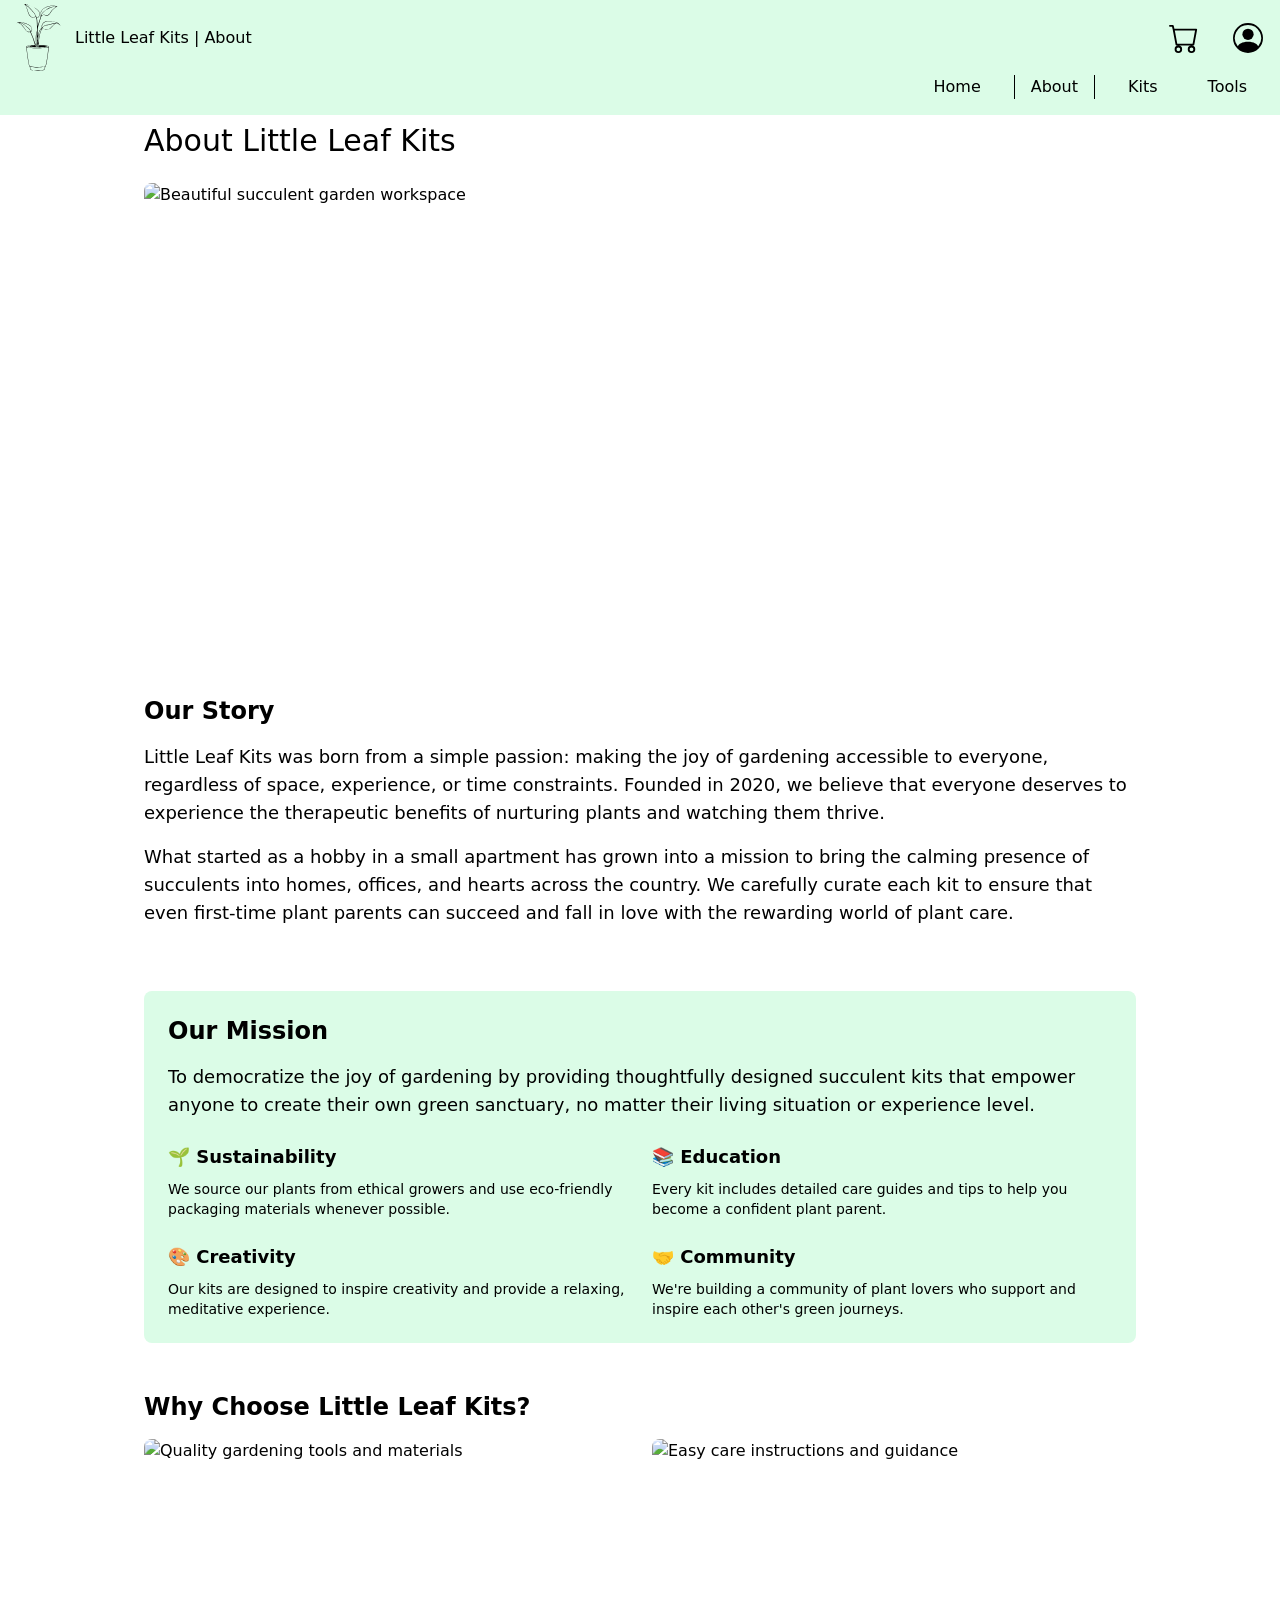
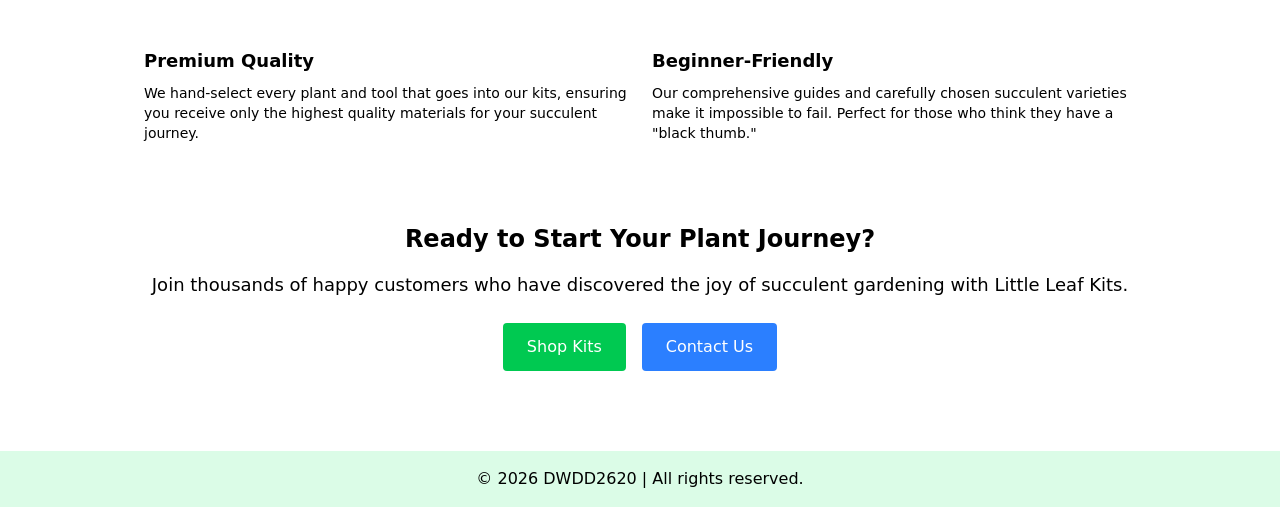
==== about/index.html @ 2ca68cb6 "Finished Week 4 assignment, 4 page web site, using JSON to fetch data for nav, and JS to populate He" ====
<!DOCTYPE html>
<html lang="en">
	<head>
		<meta charset="UTF-8" />
		<meta name="viewport" content="width=device-width, initial-scale=1.0" />
		<title>Little Leaf Kits | About</title>
		<link rel="apple-touch-icon" sizes="180x180" href="/apple-touch-icon.png" />
		<link rel="icon" type="image/png" sizes="32x32" href="/favicon-32x32.png" />
		<link rel="icon" type="image/png" sizes="16x16" href="/favicon-16x16.png" />
		<link rel="manifest" href="/site.webmanifest" />
		<link rel="stylesheet" href="../styles.css" />
		<script src="../script.js" defer></script>
	</head>
	<body>
		<header id="header"></header>
		<nav id="nav-bar"></nav>

		<main class="mx-auto max-w-5xl flex flex-col gap-4">
			<!-- Hero Section -->
			<div class="w-full h-auto py-2">
				<h1 class="text-3xl px-4">About Little Leaf Kits</h1>
			</div>

			<!-- Hero Image -->
			<div class="flex justify-center items-center px-4">
				<img
					src="https://images.unsplash.com/photo-1416879595882-3373a0480b5b?w=800&h=400&fit=crop&auto=format"
					alt="Beautiful succulent garden workspace"
					class="w-full h-auto rounded-lg"
					height="400"
					width="800" />
			</div>

			<!-- Our Story Section -->
			<div class="px-4 mb-8">
				<h2 class="text-2xl font-bold mb-4">Our Story</h2>
				<p class="text-lg mb-4">
					Little Leaf Kits was born from a simple passion: making the joy of
					gardening accessible to everyone, regardless of space, experience, or
					time constraints. Founded in 2020, we believe that everyone deserves
					to experience the therapeutic benefits of nurturing plants and
					watching them thrive.
				</p>
				<p class="text-lg mb-4">
					What started as a hobby in a small apartment has grown into a mission
					to bring the calming presence of succulents into homes, offices, and
					hearts across the country. We carefully curate each kit to ensure that
					even first-time plant parents can succeed and fall in love with the
					rewarding world of plant care.
				</p>
			</div>

			<!-- Mission & Values -->
			<div class="px-4 mb-8">
				<div class="bg-green-100 p-6 rounded-lg">
					<h2 class="text-2xl font-bold mb-4">Our Mission</h2>
					<p class="text-lg mb-4">
						To democratize the joy of gardening by providing thoughtfully
						designed succulent kits that empower anyone to create their own
						green sanctuary, no matter their living situation or experience
						level.
					</p>

					<div class="grid md:grid-cols-2 gap-6 mt-6">
						<div>
							<h3 class="text-lg font-semibold mb-2">🌱 Sustainability</h3>
							<p class="text-sm">
								We source our plants from ethical growers and use eco-friendly
								packaging materials whenever possible.
							</p>
						</div>
						<div>
							<h3 class="text-lg font-semibold mb-2">📚 Education</h3>
							<p class="text-sm">
								Every kit includes detailed care guides and tips to help you
								become a confident plant parent.
							</p>
						</div>
						<div>
							<h3 class="text-lg font-semibold mb-2">🎨 Creativity</h3>
							<p class="text-sm">
								Our kits are designed to inspire creativity and provide a
								relaxing, meditative experience.
							</p>
						</div>
						<div>
							<h3 class="text-lg font-semibold mb-2">🤝 Community</h3>
							<p class="text-sm">
								We're building a community of plant lovers who support and
								inspire each other's green journeys.
							</p>
						</div>
					</div>
				</div>
			</div>

			<!-- Why Choose Us Section -->
			<div class="px-4 mb-8">
				<h2 class="text-2xl font-bold mb-4">Why Choose Little Leaf Kits?</h2>
				<div class="grid md:grid-cols-2 gap-6">
					<div class="flex flex-col">
						<img
							src="https://images.unsplash.com/photo-1661712663315-d851d40bcf07?w=600&h=400&fit=crop&auto=format"
							alt="Quality gardening tools and materials"
							class="w-full h-48 object-cover rounded-lg mb-4"
							height="400"
							width="600" />
						<h3 class="text-lg font-semibold mb-2">Premium Quality</h3>
						<p class="text-sm">
							We hand-select every plant and tool that goes into our kits,
							ensuring you receive only the highest quality materials for your
							succulent journey.
						</p>
					</div>
					<div class="flex flex-col">
						<img
							src="https://images.unsplash.com/photo-1599277100479-3252d492a19a?w=600&h=400&fit=crop&auto=format"
							alt="Easy care instructions and guidance"
							class="w-full h-48 object-cover rounded-lg mb-4"
							height="400"
							width="600" />
						<h3 class="text-lg font-semibold mb-2">Beginner-Friendly</h3>
						<p class="text-sm">
							Our comprehensive guides and carefully chosen succulent varieties
							make it impossible to fail. Perfect for those who think they have
							a "black thumb."
						</p>
					</div>
				</div>
			</div>

			<!-- Contact CTA -->
			<div class="px-4 mb-8">
				<div class="text-center py-8">
					<h2 class="text-2xl font-bold mb-4">
						Ready to Start Your Plant Journey?
					</h2>
					<p class="text-lg mb-6">
						Join thousands of happy customers who have discovered the joy of
						succulent gardening with Little Leaf Kits.
					</p>
					<div class="flex flex-col sm:flex-row gap-4 justify-center">
						<button
							class="bg-green-500 text-white py-3 px-6 rounded hover:bg-green-600 transition duration-300">
							<a href="../kits/index.html" class="text-white no-underline"
								>Shop Kits</a
							>
						</button>
						<button
							class="bg-blue-500 text-white py-3 px-6 rounded hover:bg-blue-600 transition duration-300">
							Contact Us
						</button>
					</div>
				</div>
			</div>
		</main>

		<footer id="footer"></footer>
	</body>
</html>
---- styles.css ----
/*! tailwindcss v4.1.13 | MIT License | https://tailwindcss.com */
@layer properties;
@layer theme, base, components, utilities;
@layer theme {
  :root, :host {
    --font-sans: ui-sans-serif, system-ui, sans-serif, 'Apple Color Emoji', 'Segoe UI Emoji', 'Segoe UI Symbol',
    'Noto Color Emoji';
    --font-mono: ui-monospace, SFMono-Regular, Menlo, Monaco, Consolas, 'Liberation Mono', 'Courier New',
    monospace;
    --color-green-100: oklch(96.2% 0.044 156.743);
    --color-green-200: oklch(92.5% 0.084 155.995);
    --color-green-500: oklch(72.3% 0.219 149.579);
    --color-green-600: oklch(62.7% 0.194 149.214);
    --color-blue-100: oklch(93.2% 0.032 255.585);
    --color-blue-500: oklch(62.3% 0.214 259.815);
    --color-blue-600: oklch(54.6% 0.245 262.881);
    --color-gray-700: oklch(37.3% 0.034 259.733);
    --color-black: #000;
    --color-white: #fff;
    --spacing: 0.25rem;
    --container-lg: 32rem;
    --container-5xl: 64rem;
    --text-sm: 0.875rem;
    --text-sm--line-height: calc(1.25 / 0.875);
    --text-lg: 1.125rem;
    --text-lg--line-height: calc(1.75 / 1.125);
    --text-xl: 1.25rem;
    --text-xl--line-height: calc(1.75 / 1.25);
    --text-2xl: 1.5rem;
    --text-2xl--line-height: calc(2 / 1.5);
    --text-3xl: 1.875rem;
    --text-3xl--line-height: calc(2.25 / 1.875);
    --font-weight-semibold: 600;
    --font-weight-bold: 700;
    --radius-lg: 0.5rem;
    --default-transition-duration: 150ms;
    --default-transition-timing-function: cubic-bezier(0.4, 0, 0.2, 1);
    --default-font-family: var(--font-sans);
    --default-mono-font-family: var(--font-mono);
  }
}
@layer base {
  *, ::after, ::before, ::backdrop, ::file-selector-button {
    box-sizing: border-box;
    margin: 0;
    padding: 0;
    border: 0 solid;
  }
  html, :host {
    line-height: 1.5;
    -webkit-text-size-adjust: 100%;
    tab-size: 4;
    font-family: var(--default-font-family, ui-sans-serif, system-ui, sans-serif, 'Apple Color Emoji', 'Segoe UI Emoji', 'Segoe UI Symbol', 'Noto Color Emoji');
    font-feature-settings: var(--default-font-feature-settings, normal);
    font-variation-settings: var(--default-font-variation-settings, normal);
    -webkit-tap-highlight-color: transparent;
  }
  hr {
    height: 0;
    color: inherit;
    border-top-width: 1px;
  }
  abbr:where([title]) {
    -webkit-text-decoration: underline dotted;
    text-decoration: underline dotted;
  }
  h1, h2, h3, h4, h5, h6 {
    font-size: inherit;
    font-weight: inherit;
  }
  a {
    color: inherit;
    -webkit-text-decoration: inherit;
    text-decoration: inherit;
  }
  b, strong {
    font-weight: bolder;
  }
  code, kbd, samp, pre {
    font-family: var(--default-mono-font-family, ui-monospace, SFMono-Regular, Menlo, Monaco, Consolas, 'Liberation Mono', 'Courier New', monospace);
    font-feature-settings: var(--default-mono-font-feature-settings, normal);
    font-variation-settings: var(--default-mono-font-variation-settings, normal);
    font-size: 1em;
  }
  small {
    font-size: 80%;
  }
  sub, sup {
    font-size: 75%;
    line-height: 0;
    position: relative;
    vertical-align: baseline;
  }
  sub {
    bottom: -0.25em;
  }
  sup {
    top: -0.5em;
  }
  table {
    text-indent: 0;
    border-color: inherit;
    border-collapse: collapse;
  }
  :-moz-focusring {
    outline: auto;
  }
  progress {
    vertical-align: baseline;
  }
  summary {
    display: list-item;
  }
  ol, ul, menu {
    list-style: none;
  }
  img, svg, video, canvas, audio, iframe, embed, object {
    display: block;
    vertical-align: middle;
  }
  img, video {
    max-width: 100%;
    height: auto;
  }
  button, input, select, optgroup, textarea, ::file-selector-button {
    font: inherit;
    font-feature-settings: inherit;
    font-variation-settings: inherit;
    letter-spacing: inherit;
    color: inherit;
    border-radius: 0;
    background-color: transparent;
    opacity: 1;
  }
  :where(select:is([multiple], [size])) optgroup {
    font-weight: bolder;
  }
  :where(select:is([multiple], [size])) optgroup option {
    padding-inline-start: 20px;
  }
  ::file-selector-button {
    margin-inline-end: 4px;
  }
  ::placeholder {
    opacity: 1;
  }
  @supports (not (-webkit-appearance: -apple-pay-button))  or (contain-intrinsic-size: 1px) {
    ::placeholder {
      color: currentcolor;
      @supports (color: color-mix(in lab, red, red)) {
        color: color-mix(in oklab, currentcolor 50%, transparent);
      }
    }
  }
  textarea {
    resize: vertical;
  }
  ::-webkit-search-decoration {
    -webkit-appearance: none;
  }
  ::-webkit-date-and-time-value {
    min-height: 1lh;
    text-align: inherit;
  }
  ::-webkit-datetime-edit {
    display: inline-flex;
  }
  ::-webkit-datetime-edit-fields-wrapper {
    padding: 0;
  }
  ::-webkit-datetime-edit, ::-webkit-datetime-edit-year-field, ::-webkit-datetime-edit-month-field, ::-webkit-datetime-edit-day-field, ::-webkit-datetime-edit-hour-field, ::-webkit-datetime-edit-minute-field, ::-webkit-datetime-edit-second-field, ::-webkit-datetime-edit-millisecond-field, ::-webkit-datetime-edit-meridiem-field {
    padding-block: 0;
  }
  ::-webkit-calendar-picker-indicator {
    line-height: 1;
  }
  :-moz-ui-invalid {
    box-shadow: none;
  }
  button, input:where([type='button'], [type='reset'], [type='submit']), ::file-selector-button {
    appearance: button;
  }
  ::-webkit-inner-spin-button, ::-webkit-outer-spin-button {
    height: auto;
  }
  [hidden]:where(:not([hidden='until-found'])) {
    display: none !important;
  }
}
@layer utilities {
  .absolute {
    position: absolute;
  }
  .relative {
    position: relative;
  }
  .bottom-0 {
    bottom: calc(var(--spacing) * 0);
  }
  .left-0 {
    left: calc(var(--spacing) * 0);
  }
  .col-span-3 {
    grid-column: span 3 / span 3;
  }
  .m-102 {
    margin: calc(var(--spacing) * 102);
  }
  .m-192 {
    margin: calc(var(--spacing) * 192);
  }
  .m-250 {
    margin: calc(var(--spacing) * 250);
  }
  .m-304 {
    margin: calc(var(--spacing) * 304);
  }
  .m-357 {
    margin: calc(var(--spacing) * 357);
  }
  .m-364 {
    margin: calc(var(--spacing) * 364);
  }
  .m-413 {
    margin: calc(var(--spacing) * 413);
  }
  .m-1146 {
    margin: calc(var(--spacing) * 1146);
  }
  .m-2322 {
    margin: calc(var(--spacing) * 2322);
  }
  .mx-4 {
    margin-inline: calc(var(--spacing) * 4);
  }
  .mx-auto {
    margin-inline: auto;
  }
  .my-2 {
    margin-block: calc(var(--spacing) * 2);
  }
  .mt-4 {
    margin-top: calc(var(--spacing) * 4);
  }
  .mt-6 {
    margin-top: calc(var(--spacing) * 6);
  }
  .mb-2 {
    margin-bottom: calc(var(--spacing) * 2);
  }
  .mb-4 {
    margin-bottom: calc(var(--spacing) * 4);
  }
  .mb-6 {
    margin-bottom: calc(var(--spacing) * 6);
  }
  .mb-8 {
    margin-bottom: calc(var(--spacing) * 8);
  }
  .flex {
    display: flex;
  }
  .grid {
    display: grid;
  }
  .h-48 {
    height: calc(var(--spacing) * 48);
  }
  .h-auto {
    height: auto;
  }
  .w-full {
    width: 100%;
  }
  .max-w-5xl {
    max-width: var(--container-5xl);
  }
  .grow {
    flex-grow: 1;
  }
  .transform {
    transform: var(--tw-rotate-x,) var(--tw-rotate-y,) var(--tw-rotate-z,) var(--tw-skew-x,) var(--tw-skew-y,);
  }
  .list-none {
    list-style-type: none;
  }
  .grid-cols-1 {
    grid-template-columns: repeat(1, minmax(0, 1fr));
  }
  .grid-cols-4 {
    grid-template-columns: repeat(4, minmax(0, 1fr));
  }
  .flex-col {
    flex-direction: column;
  }
  .flex-wrap {
    flex-wrap: wrap;
  }
  .items-center {
    align-items: center;
  }
  .justify-center {
    justify-content: center;
  }
  .justify-end {
    justify-content: flex-end;
  }
  .justify-items-center {
    justify-items: center;
  }
  .gap-1 {
    gap: calc(var(--spacing) * 1);
  }
  .gap-4 {
    gap: calc(var(--spacing) * 4);
  }
  .gap-6 {
    gap: calc(var(--spacing) * 6);
  }
  .gap-9 {
    gap: calc(var(--spacing) * 9);
  }
  .space-x-4 {
    :where(& > :not(:last-child)) {
      --tw-space-x-reverse: 0;
      margin-inline-start: calc(calc(var(--spacing) * 4) * var(--tw-space-x-reverse));
      margin-inline-end: calc(calc(var(--spacing) * 4) * calc(1 - var(--tw-space-x-reverse)));
    }
  }
  .rounded {
    border-radius: 0.25rem;
  }
  .rounded-lg {
    border-radius: var(--radius-lg);
  }
  .border-x {
    border-inline-style: var(--tw-border-style);
    border-inline-width: 1px;
  }
  .border-t {
    border-top-style: var(--tw-border-style);
    border-top-width: 1px;
  }
  .border-b {
    border-bottom-style: var(--tw-border-style);
    border-bottom-width: 1px;
  }
  .border-black {
    border-color: var(--color-black);
  }
  .border-green-100 {
    border-color: var(--color-green-100);
  }
  .bg-blue-100 {
    background-color: var(--color-blue-100);
  }
  .bg-blue-500 {
    background-color: var(--color-blue-500);
  }
  .bg-green-100 {
    background-color: var(--color-green-100);
  }
  .bg-green-500 {
    background-color: var(--color-green-500);
  }
  .object-cover {
    object-fit: cover;
  }
  .p-2 {
    padding: calc(var(--spacing) * 2);
  }
  .p-4 {
    padding: calc(var(--spacing) * 4);
  }
  .p-6 {
    padding: calc(var(--spacing) * 6);
  }
  .px-4 {
    padding-inline: calc(var(--spacing) * 4);
  }
  .px-6 {
    padding-inline: calc(var(--spacing) * 6);
  }
  .py-2 {
    padding-block: calc(var(--spacing) * 2);
  }
  .py-3 {
    padding-block: calc(var(--spacing) * 3);
  }
  .py-4 {
    padding-block: calc(var(--spacing) * 4);
  }
  .py-8 {
    padding-block: calc(var(--spacing) * 8);
  }
  .pt-4 {
    padding-top: calc(var(--spacing) * 4);
  }
  .pr-2 {
    padding-right: calc(var(--spacing) * 2);
  }
  .text-center {
    text-align: center;
  }
  .text-2xl {
    font-size: var(--text-2xl);
    line-height: var(--tw-leading, var(--text-2xl--line-height));
  }
  .text-3xl {
    font-size: var(--text-3xl);
    line-height: var(--tw-leading, var(--text-3xl--line-height));
  }
  .text-lg {
    font-size: var(--text-lg);
    line-height: var(--tw-leading, var(--text-lg--line-height));
  }
  .text-sm {
    font-size: var(--text-sm);
    line-height: var(--tw-leading, var(--text-sm--line-height));
  }
  .font-bold {
    --tw-font-weight: var(--font-weight-bold);
    font-weight: var(--font-weight-bold);
  }
  .font-semibold {
    --tw-font-weight: var(--font-weight-semibold);
    font-weight: var(--font-weight-semibold);
  }
  .text-green-500 {
    color: var(--color-green-500);
  }
  .text-white {
    color: var(--color-white);
  }
  .no-underline {
    text-decoration-line: none;
  }
  .transition {
    transition-property: color, background-color, border-color, outline-color, text-decoration-color, fill, stroke, --tw-gradient-from, --tw-gradient-via, --tw-gradient-to, opacity, box-shadow, transform, translate, scale, rotate, filter, -webkit-backdrop-filter, backdrop-filter, display, content-visibility, overlay, pointer-events;
    transition-timing-function: var(--tw-ease, var(--default-transition-timing-function));
    transition-duration: var(--tw-duration, var(--default-transition-duration));
  }
  .duration-300 {
    --tw-duration: 300ms;
    transition-duration: 300ms;
  }
  .hover\:border-black {
    &:hover {
      @media (hover: hover) {
        border-color: var(--color-black);
      }
    }
  }
  .hover\:bg-blue-600 {
    &:hover {
      @media (hover: hover) {
        background-color: var(--color-blue-600);
      }
    }
  }
  .hover\:bg-green-600 {
    &:hover {
      @media (hover: hover) {
        background-color: var(--color-green-600);
      }
    }
  }
  .sm\:flex-row {
    @media (width >= 40rem) {
      flex-direction: row;
    }
  }
  .md\:bottom-10 {
    @media (width >= 48rem) {
      bottom: calc(var(--spacing) * 10);
    }
  }
  .md\:left-10 {
    @media (width >= 48rem) {
      left: calc(var(--spacing) * 10);
    }
  }
  .md\:flex {
    @media (width >= 48rem) {
      display: flex;
    }
  }
  .md\:grid-cols-1 {
    @media (width >= 48rem) {
      grid-template-columns: repeat(1, minmax(0, 1fr));
    }
  }
  .md\:grid-cols-2 {
    @media (width >= 48rem) {
      grid-template-columns: repeat(2, minmax(0, 1fr));
    }
  }
  .lg\:grid-cols-3 {
    @media (width >= 64rem) {
      grid-template-columns: repeat(3, minmax(0, 1fr));
    }
  }
  .lg\:grid-cols-4 {
    @media (width >= 64rem) {
      grid-template-columns: repeat(4, minmax(0, 1fr));
    }
  }
}
.card {
  margin: calc(var(--spacing) * 4);
  display: flex;
  max-width: var(--container-lg);
  flex-direction: column;
  align-content: stretch;
  justify-content: space-between;
  align-self: center;
  border-radius: var(--radius-lg);
  border-style: var(--tw-border-style);
  border-width: 1px;
  border-color: var(--color-black);
  background-color: var(--color-white);
  --tw-shadow: 0 4px 6px -1px var(--tw-shadow-color, rgb(0 0 0 / 0.1)), 0 2px 4px -2px var(--tw-shadow-color, rgb(0 0 0 / 0.1));
  box-shadow: var(--tw-inset-shadow), var(--tw-inset-ring-shadow), var(--tw-ring-offset-shadow), var(--tw-ring-shadow), var(--tw-shadow);
  transition-property: box-shadow;
  transition-timing-function: var(--tw-ease, var(--default-transition-timing-function));
  transition-duration: var(--tw-duration, var(--default-transition-duration));
  --tw-duration: 300ms;
  transition-duration: 300ms;
  &:hover {
    @media (hover: hover) {
      --tw-shadow: 0 10px 15px -3px var(--tw-shadow-color, rgb(0 0 0 / 0.1)), 0 4px 6px -4px var(--tw-shadow-color, rgb(0 0 0 / 0.1));
      box-shadow: var(--tw-inset-shadow), var(--tw-inset-ring-shadow), var(--tw-ring-offset-shadow), var(--tw-ring-shadow), var(--tw-shadow);
    }
  }
}
.card img {
  height: calc(var(--spacing) * 48);
  width: 100%;
  border-top-left-radius: var(--radius-lg);
  border-top-right-radius: var(--radius-lg);
  object-fit: cover;
}
.card h3 {
  padding: calc(var(--spacing) * 3);
  padding-bottom: calc(var(--spacing) * 1);
  font-size: var(--text-xl);
  line-height: var(--tw-leading, var(--text-xl--line-height));
  --tw-font-weight: var(--font-weight-semibold);
  font-weight: var(--font-weight-semibold);
}
.card div {
  padding: calc(var(--spacing) * 4);
}
.card p {
  margin-block: auto;
  padding: calc(var(--spacing) * 3);
  padding-bottom: calc(var(--spacing) * 1);
  color: var(--color-gray-700);
}
.card .button {
  margin-inline: auto;
  margin-block: calc(var(--spacing) * 5);
  display: block;
  transform: var(--tw-rotate-x,) var(--tw-rotate-y,) var(--tw-rotate-z,) var(--tw-skew-x,) var(--tw-skew-y,);
  border-radius: 0.25rem;
  background-color: var(--color-green-100);
  padding-inline: calc(var(--spacing) * 6);
  padding-block: calc(var(--spacing) * 3);
  text-align: center;
  color: var(--color-black);
  transition-property: transform, translate, scale, rotate;
  transition-timing-function: var(--tw-ease, var(--default-transition-timing-function));
  transition-duration: var(--tw-duration, var(--default-transition-duration));
  --tw-duration: 200ms;
  transition-duration: 200ms;
  &:hover {
    @media (hover: hover) {
      --tw-scale-x: 105%;
      --tw-scale-y: 105%;
      --tw-scale-z: 105%;
      scale: var(--tw-scale-x) var(--tw-scale-y);
    }
  }
  &:hover {
    @media (hover: hover) {
      background-color: var(--color-green-200);
    }
  }
  @media (width >= 48rem) {
    font-size: var(--text-xl);
    line-height: var(--tw-leading, var(--text-xl--line-height));
  }
  @media (width >= 64rem) {
    padding-inline: calc(var(--spacing) * 8);
  }
  @media (width >= 64rem) {
    padding-block: calc(var(--spacing) * 4);
  }
  @media (width >= 64rem) {
    font-size: var(--text-2xl);
    line-height: var(--tw-leading, var(--text-2xl--line-height));
  }
}
.card a {
  display: block;
  border-bottom-right-radius: var(--radius-lg);
  border-bottom-left-radius: var(--radius-lg);
  background-color: var(--color-green-100);
  padding-inline: calc(var(--spacing) * 6);
  padding-block: calc(var(--spacing) * 3);
  text-align: center;
  color: var(--color-black);
  &:hover {
    @media (hover: hover) {
      background-color: var(--color-green-200);
    }
  }
  @media (width >= 48rem) {
    font-size: var(--text-xl);
    line-height: var(--tw-leading, var(--text-xl--line-height));
  }
  @media (width >= 64rem) {
    padding-inline: calc(var(--spacing) * 8);
  }
  @media (width >= 64rem) {
    padding-block: calc(var(--spacing) * 4);
  }
  @media (width >= 64rem) {
    font-size: var(--text-2xl);
    line-height: var(--tw-leading, var(--text-2xl--line-height));
  }
}
#nav-bar {
  display: flex;
  align-items: center;
  justify-content: center;
  background-color: var(--color-green-100);
  padding-bottom: calc(var(--spacing) * 4);
}
#nav-bar li {
  border-inline-style: var(--tw-border-style);
  border-inline-width: 1px;
  border-color: var(--color-green-100);
  padding-inline: calc(var(--spacing) * 2);
  &:hover {
    @media (hover: hover) {
      border-color: var(--color-black);
    }
  }
}
#nav-bar a {
  padding-inline: calc(var(--spacing) * 2);
  color: var(--color-black);
  text-decoration-line: none;
}
#nav-bar li.active {
  border-inline-style: var(--tw-border-style);
  border-inline-width: 1px;
  border-color: var(--color-black);
  padding-inline: calc(var(--spacing) * 2);
}
@property --tw-rotate-x {
  syntax: "*";
  inherits: false;
}
@property --tw-rotate-y {
  syntax: "*";
  inherits: false;
}
@property --tw-rotate-z {
  syntax: "*";
  inherits: false;
}
@property --tw-skew-x {
  syntax: "*";
  inherits: false;
}
@property --tw-skew-y {
  syntax: "*";
  inherits: false;
}
@property --tw-space-x-reverse {
  syntax: "*";
  inherits: false;
  initial-value: 0;
}
@property --tw-border-style {
  syntax: "*";
  inherits: false;
  initial-value: solid;
}
@property --tw-font-weight {
  syntax: "*";
  inherits: false;
}
@property --tw-duration {
  syntax: "*";
  inherits: false;
}
@property --tw-shadow {
  syntax: "*";
  inherits: false;
  initial-value: 0 0 #0000;
}
@property --tw-shadow-color {
  syntax: "*";
  inherits: false;
}
@property --tw-shadow-alpha {
  syntax: "<percentage>";
  inherits: false;
  initial-value: 100%;
}
@property --tw-inset-shadow {
  syntax: "*";
  inherits: false;
  initial-value: 0 0 #0000;
}
@property --tw-inset-shadow-color {
  syntax: "*";
  inherits: false;
}
@property --tw-inset-shadow-alpha {
  syntax: "<percentage>";
  inherits: false;
  initial-value: 100%;
}
@property --tw-ring-color {
  syntax: "*";
  inherits: false;
}
@property --tw-ring-shadow {
  syntax: "*";
  inherits: false;
  initial-value: 0 0 #0000;
}
@property --tw-inset-ring-color {
  syntax: "*";
  inherits: false;
}
@property --tw-inset-ring-shadow {
  syntax: "*";
  inherits: false;
  initial-value: 0 0 #0000;
}
@property --tw-ring-inset {
  syntax: "*";
  inherits: false;
}
@property --tw-ring-offset-width {
  syntax: "<length>";
  inherits: false;
  initial-value: 0px;
}
@property --tw-ring-offset-color {
  syntax: "*";
  inherits: false;
  initial-value: #fff;
}
@property --tw-ring-offset-shadow {
  syntax: "*";
  inherits: false;
  initial-value: 0 0 #0000;
}
@property --tw-scale-x {
  syntax: "*";
  inherits: false;
  initial-value: 1;
}
@property --tw-scale-y {
  syntax: "*";
  inherits: false;
  initial-value: 1;
}
@property --tw-scale-z {
  syntax: "*";
  inherits: false;
  initial-value: 1;
}
@layer properties {
  @supports ((-webkit-hyphens: none) and (not (margin-trim: inline))) or ((-moz-orient: inline) and (not (color:rgb(from red r g b)))) {
    *, ::before, ::after, ::backdrop {
      --tw-rotate-x: initial;
      --tw-rotate-y: initial;
      --tw-rotate-z: initial;
      --tw-skew-x: initial;
      --tw-skew-y: initial;
      --tw-space-x-reverse: 0;
      --tw-border-style: solid;
      --tw-font-weight: initial;
      --tw-duration: initial;
      --tw-shadow: 0 0 #0000;
      --tw-shadow-color: initial;
      --tw-shadow-alpha: 100%;
      --tw-inset-shadow: 0 0 #0000;
      --tw-inset-shadow-color: initial;
      --tw-inset-shadow-alpha: 100%;
      --tw-ring-color: initial;
      --tw-ring-shadow: 0 0 #0000;
      --tw-inset-ring-color: initial;
      --tw-inset-ring-shadow: 0 0 #0000;
      --tw-ring-inset: initial;
      --tw-ring-offset-width: 0px;
      --tw-ring-offset-color: #fff;
      --tw-ring-offset-shadow: 0 0 #0000;
      --tw-scale-x: 1;
      --tw-scale-y: 1;
      --tw-scale-z: 1;
    }
  }
}
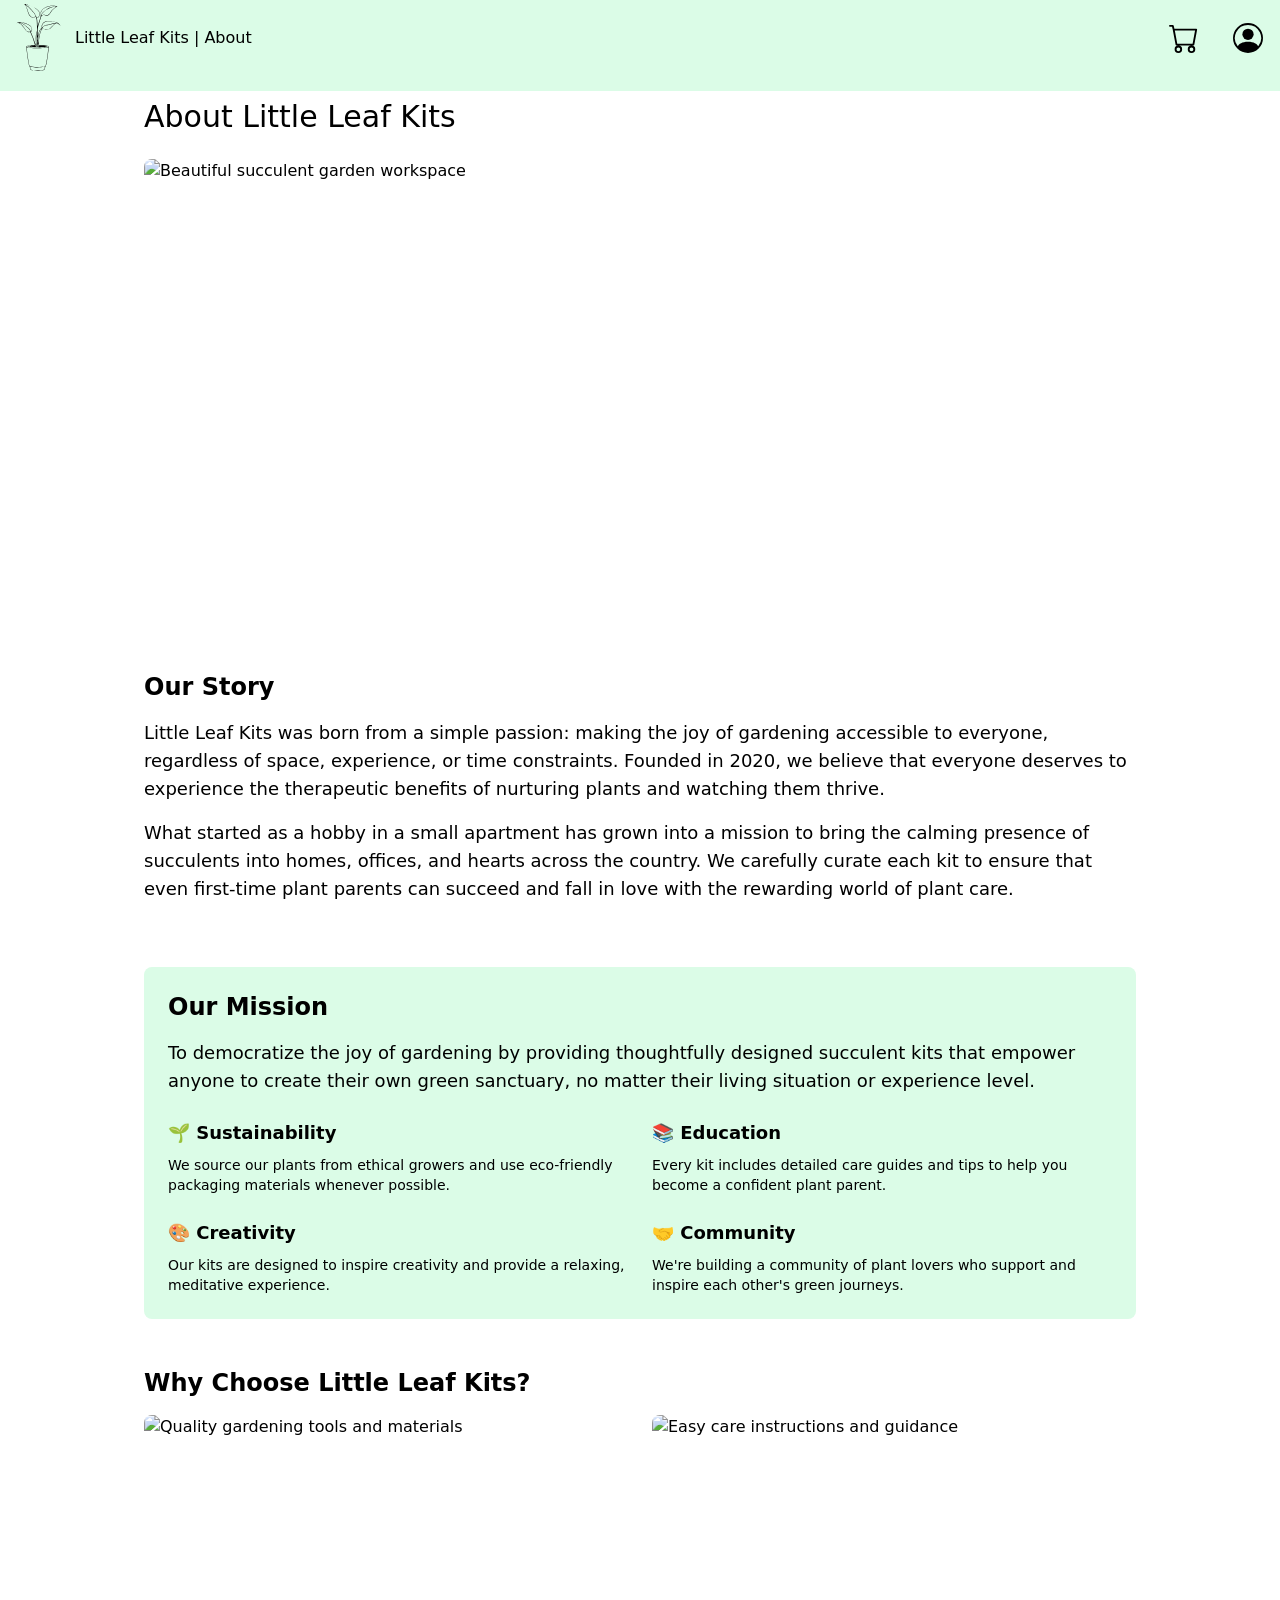
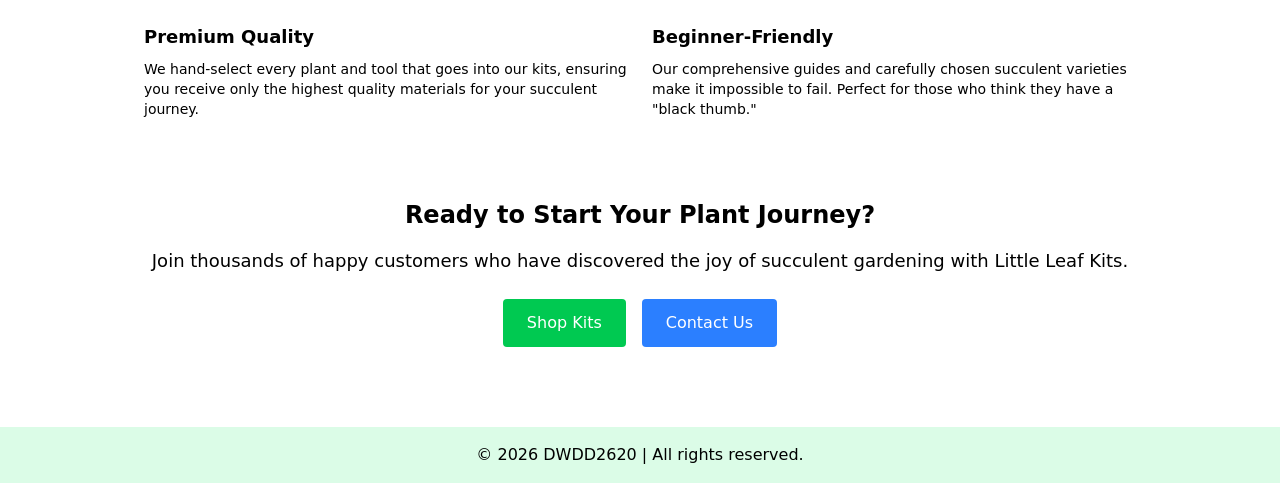
==== commit 2953b9e0: "Fixing the icon" ====
--- a/about/index.html
+++ b/about/index.html
@@ -4,10 +4,21 @@
 		<meta charset="UTF-8" />
 		<meta name="viewport" content="width=device-width, initial-scale=1.0" />
 		<title>Little Leaf Kits | About</title>
-		<link rel="apple-touch-icon" sizes="180x180" href="/apple-touch-icon.png" />
-		<link rel="icon" type="image/png" sizes="32x32" href="/favicon-32x32.png" />
-		<link rel="icon" type="image/png" sizes="16x16" href="/favicon-16x16.png" />
-		<link rel="manifest" href="/site.webmanifest" />
+		<link
+			rel="apple-touch-icon"
+			sizes="180x180"
+			href="../apple-touch-icon.png" />
+		<link
+			rel="icon"
+			type="image/png"
+			sizes="32x32"
+			href="../favicon-32x32.png" />
+		<link
+			rel="icon"
+			type="image/png"
+			sizes="16x16"
+			href="../favicon-16x16.png" />
+		<link rel="manifest" href="../site.webmanifest" />
 		<link rel="stylesheet" href="../styles.css" />
 		<script src="../script.js" defer></script>
 	</head>
--- a/styles.css
+++ b/styles.css
@@ -393,11 +393,11 @@
   .py-8 {
     padding-block: calc(var(--spacing) * 8);
   }
-  .pt-4 {
-    padding-top: calc(var(--spacing) * 4);
-  }
   .pr-2 {
     padding-right: calc(var(--spacing) * 2);
+  }
+  .pl-4 {
+    padding-left: calc(var(--spacing) * 4);
   }
   .text-center {
     text-align: center;
@@ -417,6 +417,10 @@
   .text-sm {
     font-size: var(--text-sm);
     line-height: var(--tw-leading, var(--text-sm--line-height));
+  }
+  .text-xl {
+    font-size: var(--text-xl);
+    line-height: var(--tw-leading, var(--text-xl--line-height));
   }
   .font-bold {
     --tw-font-weight: var(--font-weight-bold);
